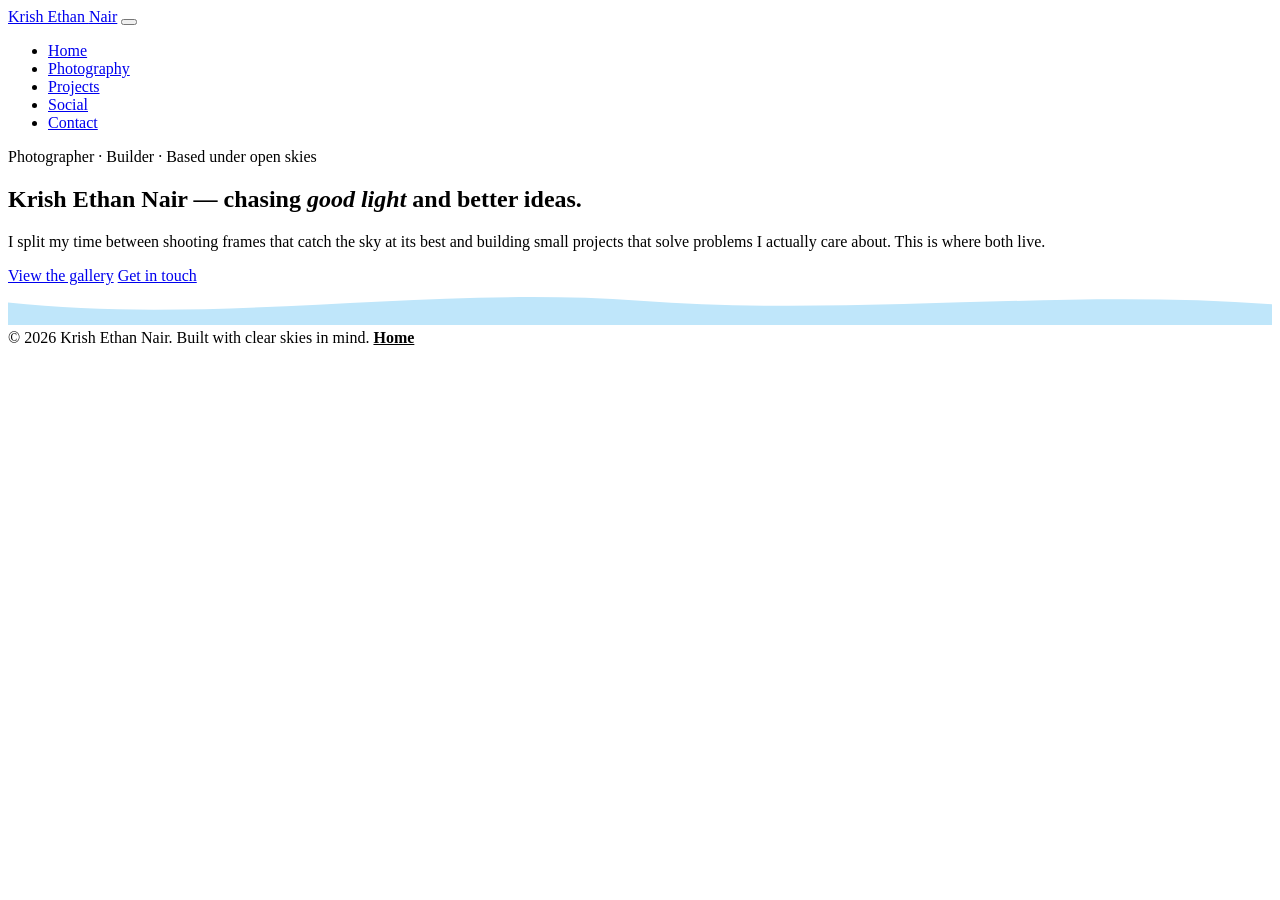
==== index.html @ 5ade0e8f "Create index.html" ====
<!DOCTYPE html>
<html lang="en">
<head>
<meta charset="UTF-8">
<meta name="viewport" content="width=device-width, initial-scale=1.0">
<title>Krish Ethan Nair</title>
<link rel="preconnect" href="https://fonts.googleapis.com">
<link rel="preconnect" href="https://fonts.gstatic.com" crossorigin>
<link href="https://fonts.googleapis.com/css2?family=Fraunces:ital,opsz,wght@0,9..144,300;0,9..144,500;0,9..144,600;1,9..144,500&family=Inter:wght@400;500;600&family=JetBrains+Mono:wght@400;500&display=swap" rel="stylesheet">
<link rel="stylesheet" href="styles.css">
</head>
<body>

<header>
  <a href="index.html" class="logo">Krish Ethan <span>Nair</span></a>
  <button class="nav-toggle" id="navToggle" aria-label="Toggle menu" aria-expanded="false">
    <span></span>
  </button>
  <nav>
    <ul id="navList">
      <li><a href="index.html" aria-current="page">Home</a></li>
      <li><a href="photography.html">Photography</a></li>
      <li><a href="projects.html">Projects</a></li>
      <li><a href="social.html">Social</a></li>
      <li><a href="contact.html">Contact</a></li>
    </ul>
  </nav>
</header>

<section class="hero">
  <div class="sun"></div>
  <div class="cloud c1"></div>
  <div class="cloud c2"></div>
  <div class="cloud c3"></div>
  <div class="hero-inner">
    <p class="eyebrow">Photographer · Builder · Based under open skies</p>
    <h1>Krish Ethan Nair — chasing <em>good light</em> and better ideas.</h1>
    <p class="hero-tagline">I split my time between shooting frames that catch the sky at its best and building small projects that solve problems I actually care about. This is where both live.</p>
    <div class="hero-actions">
      <a href="photography.html" class="btn btn-primary">View the gallery</a>
      <a href="contact.html" class="btn btn-ghost">Get in touch</a>
    </div>
  </div>
</section>

<div class="horizon">
  <svg viewBox="0 0 1440 46" preserveAspectRatio="none">
    <path d="M0,20 C 240,46 480,0 720,18 C 960,36 1200,4 1440,22 L1440,46 L0,46 Z" fill="#bfe6fa"></path>
  </svg>
</div>

<footer>
  <span>© 2026 Krish Ethan Nair. Built with clear skies in mind.</span>
  <span><a href="index.html" style="color:var(--sky-deep); font-weight:600;">Home</a></span>
</footer>

<script>
  const toggle = document.getElementById('navToggle');
  const navList = document.getElementById('navList');
  toggle.addEventListener('click', () => {
    const open = navList.classList.toggle('open');
    toggle.setAttribute('aria-expanded', open);
  });
</script>

</body>
</html>
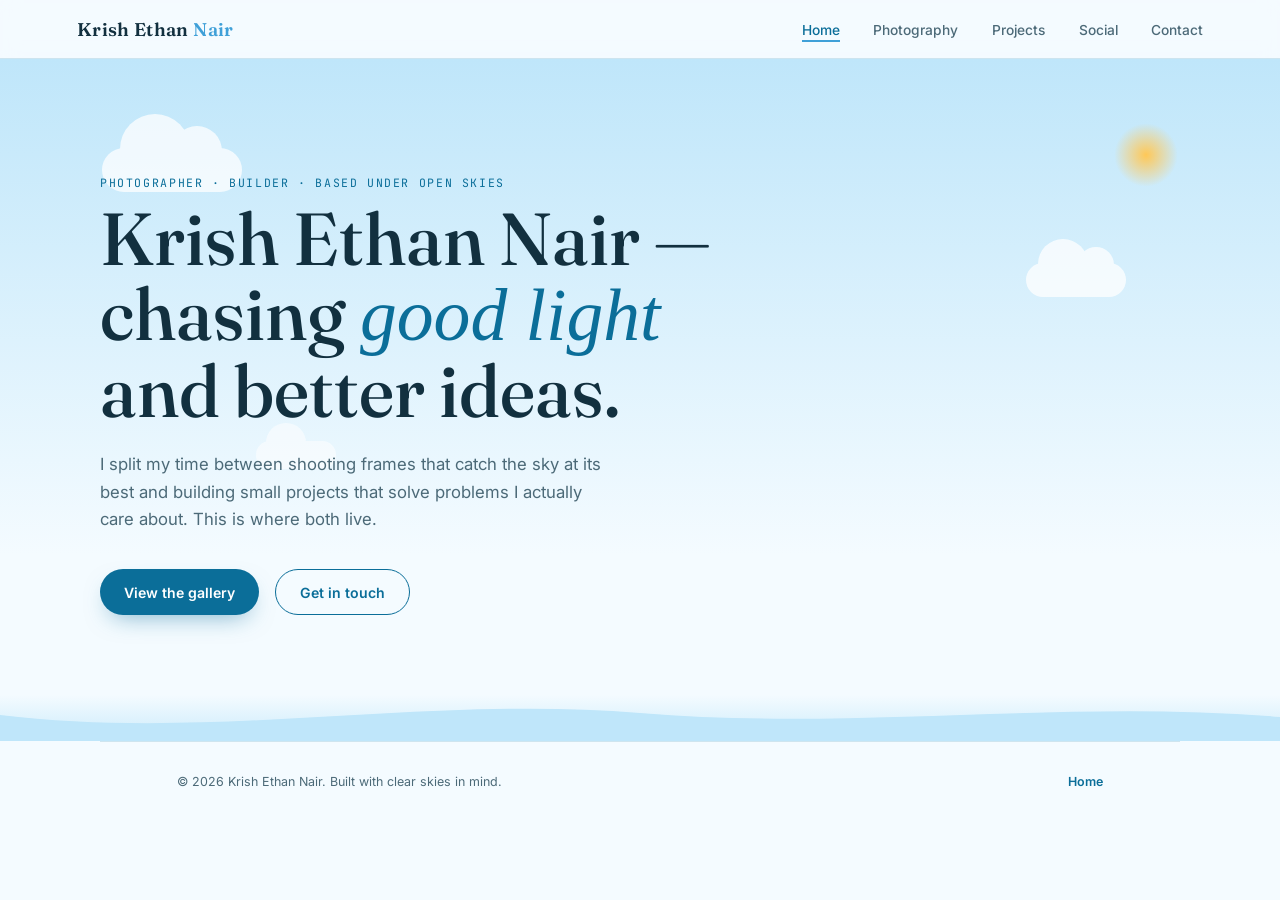
==== commit df7b089f: "Update index.html" ====
--- a/index.html
+++ b/index.html
@@ -19,7 +19,7 @@
   <nav>
     <ul id="navList">
       <li><a href="index.html" aria-current="page">Home</a></li>
-      <li><a href="photography.html">Photography</a></li>
+      <li><a href="photography">Photography</a></li>
       <li><a href="projects.html">Projects</a></li>
       <li><a href="social.html">Social</a></li>
       <li><a href="contact.html">Contact</a></li>
--- a/styles.css
+++ b/styles.css
@@ -0,0 +1,420 @@
+:root{
+  --sky-deep: #0b6e99;
+  --sky-mid: #3fa0d8;
+  --sky-light: #bfe6fa;
+  --cloud: #f4fbff;
+  --ink: #12303f;
+  --ink-soft: #4c6a78;
+  --sun: #ffc857;
+  --line: rgba(11,110,153,0.16);
+  --max: 1080px;
+}
+
+*{ box-sizing:border-box; }
+html{ scroll-behavior:smooth; }
+
+body{
+  margin:0;
+  background: var(--cloud);
+  color: var(--ink);
+  font-family: 'Inter', sans-serif;
+  -webkit-font-smoothing: antialiased;
+}
+
+h1,h2,h3{ font-family:'Fraunces', serif; margin:0; }
+a{ color:inherit; text-decoration:none; }
+
+.eyebrow{
+  font-family:'JetBrains Mono', monospace;
+  font-size:0.72rem;
+  letter-spacing:0.14em;
+  text-transform:uppercase;
+  color: var(--sky-deep);
+}
+
+/* ---------- NAV ---------- */
+header{
+  position:sticky;
+  top:0;
+  z-index:100;
+  display:flex;
+  align-items:center;
+  justify-content:space-between;
+  padding: 1.1rem 6%;
+  background: rgba(244,251,255,0.82);
+  backdrop-filter: blur(10px);
+  border-bottom: 1px solid var(--line);
+}
+
+.logo{
+  font-family:'Fraunces', serif;
+  font-weight:600;
+  font-size:1.15rem;
+  letter-spacing:0.02em;
+}
+.logo span{ color: var(--sky-mid); }
+
+nav ul{
+  list-style:none;
+  display:flex;
+  gap:2.1rem;
+  margin:0;
+  padding:0;
+}
+
+nav a{
+  font-size:0.86rem;
+  font-weight:500;
+  color: var(--ink-soft);
+  position:relative;
+  padding-bottom:4px;
+  transition: color 0.25s ease;
+}
+nav a:hover, nav a:focus-visible{ color: var(--sky-deep); }
+nav a::after{
+  content:"";
+  position:absolute;
+  left:0; bottom:0;
+  width:0%;
+  height:2px;
+  background: var(--sky-mid);
+  transition: width 0.25s ease;
+}
+nav a:hover::after, nav a:focus-visible::after{ width:100%; }
+nav a[aria-current="page"]{ color: var(--sky-deep); }
+nav a[aria-current="page"]::after{ width:100%; }
+
+.nav-toggle{
+  display:none;
+  background:none;
+  border:1px solid var(--line);
+  border-radius:8px;
+  width:40px; height:40px;
+  align-items:center;
+  justify-content:center;
+  cursor:pointer;
+}
+.nav-toggle span, .nav-toggle span::before, .nav-toggle span::after{
+  display:block;
+  width:18px; height:2px;
+  background: var(--ink);
+  position:relative;
+  transition: 0.25s ease;
+}
+.nav-toggle span::before, .nav-toggle span::after{
+  content:"";
+  position:absolute;
+}
+.nav-toggle span::before{ top:-6px; }
+.nav-toggle span::after{ top:6px; }
+
+/* ---------- HERO ---------- */
+.hero{
+  position:relative;
+  overflow:hidden;
+  padding: 6.5rem 6% 5rem;
+  background: linear-gradient(180deg, var(--sky-light) 0%, var(--cloud) 78%);
+}
+
+.cloud{
+  position:absolute;
+  background: #fff;
+  border-radius:100px;
+  opacity:0.75;
+  filter: blur(0.5px);
+}
+.cloud::before, .cloud::after{
+  content:"";
+  position:absolute;
+  background:#fff;
+  border-radius:100px;
+}
+.c1{ width:140px; height:44px; top:14%; left:8%; animation: drift 46s linear infinite; }
+.c1::before{ width:70px; height:70px; top:-34px; left:18px; }
+.c1::after{ width:50px; height:50px; top:-22px; left:70px; }
+.c2{ width:100px; height:34px; top:32%; right:12%; animation: drift 60s linear infinite reverse; }
+.c2::before{ width:50px; height:50px; top:-24px; left:12px; }
+.c2::after{ width:36px; height:36px; top:-16px; left:52px; }
+.c3{ width:80px; height:28px; top:60%; left:20%; opacity:0.55; animation: drift 38s linear infinite; }
+.c3::before{ width:40px; height:40px; top:-18px; left:10px; }
+
+@keyframes drift{
+  from{ transform: translateX(-40px); }
+  to{ transform: translateX(40px); }
+}
+
+.sun{
+  position:absolute;
+  top:10%; right:8%;
+  width:64px; height:64px;
+  background: radial-gradient(circle, var(--sun) 0%, rgba(255,200,87,0) 70%);
+  border-radius:50%;
+}
+
+.hero-inner{
+  position:relative;
+  z-index:2;
+  max-width: var(--max);
+  margin: 0 auto;
+}
+
+.hero h1{
+  font-size: clamp(2.6rem, 7vw, 4.6rem);
+  font-weight:500;
+  line-height:1.02;
+  color: var(--ink);
+  max-width: 14ch;
+}
+.hero h1 em{ font-style:italic; color: var(--sky-deep); }
+
+.hero-tagline{
+  margin-top:1.4rem;
+  font-size:1.05rem;
+  line-height:1.65;
+  color: var(--ink-soft);
+  max-width: 46ch;
+}
+
+.hero-actions{
+  margin-top:2.2rem;
+  display:flex;
+  gap:1rem;
+  flex-wrap:wrap;
+}
+
+.btn{
+  display:inline-flex;
+  align-items:center;
+  gap:0.5rem;
+  padding: 0.85rem 1.5rem;
+  border-radius: 999px;
+  font-size:0.88rem;
+  font-weight:600;
+  transition: transform 0.2s ease, box-shadow 0.2s ease;
+}
+.btn-primary{
+  background: var(--sky-deep);
+  color: #fff;
+  box-shadow: 0 10px 24px -10px rgba(11,110,153,0.55);
+}
+.btn-primary:hover{ transform: translateY(-2px); box-shadow: 0 14px 28px -10px rgba(11,110,153,0.6); }
+.btn-ghost{
+  border:1px solid var(--sky-deep);
+  color: var(--sky-deep);
+}
+.btn-ghost:hover{ background: rgba(11,110,153,0.08); }
+
+/* horizon divider */
+.horizon{
+  height: 46px;
+  background: linear-gradient(180deg, var(--cloud), var(--sky-light) 130%);
+  position:relative;
+}
+.horizon svg{ display:block; width:100%; height:100%; }
+
+/* ---------- SECTION SHELL ---------- */
+section.block{
+  padding: 5.5rem 6%;
+  max-width: var(--max);
+  margin: 0 auto;
+}
+
+.section-head{
+  display:flex;
+  justify-content:space-between;
+  align-items:flex-end;
+  flex-wrap:wrap;
+  gap:1rem;
+  margin-bottom: 2.6rem;
+  border-bottom: 1px solid var(--line);
+  padding-bottom:1.4rem;
+}
+.section-head h2{ font-size: clamp(1.7rem, 4vw, 2.3rem); font-weight:500; }
+.section-head p{ color: var(--ink-soft); font-size:0.92rem; max-width:34ch; margin:0.4rem 0 0; }
+
+/* ---------- PROJECTS ---------- */
+.projects{
+  display:grid;
+  grid-template-columns: repeat(3, 1fr);
+  gap: 1.4rem;
+}
+.project-card{
+  border: 1px solid var(--line);
+  border-radius: 18px;
+  padding: 1.8rem;
+  background: #fff;
+  display:flex;
+  flex-direction:column;
+  gap:0.9rem;
+  transition: transform 0.25s ease, box-shadow 0.25s ease, border-color 0.25s ease;
+}
+.project-card:hover{
+  transform: translateY(-4px);
+  box-shadow: 0 20px 40px -22px rgba(11,110,153,0.35);
+  border-color: var(--sky-mid);
+}
+.project-card h3{ font-size:1.2rem; font-weight:600; }
+.project-card p{ color: var(--ink-soft); font-size:0.9rem; line-height:1.55; flex-grow:1; }
+.tag-row{ display:flex; flex-wrap:wrap; gap:0.4rem; }
+.tag{
+  font-family:'JetBrains Mono', monospace;
+  font-size:0.68rem;
+  padding: 0.28rem 0.6rem;
+  border-radius: 999px;
+  background: var(--sky-light);
+  color: var(--sky-deep);
+}
+.project-link{
+  font-size:0.84rem;
+  font-weight:600;
+  color: var(--sky-deep);
+  display:inline-flex;
+  align-items:center;
+  gap:0.35rem;
+}
+.project-link svg{ transition: transform 0.2s ease; }
+.project-link:hover svg{ transform: translate(2px,-2px); }
+
+/* ---------- SOCIAL ---------- */
+.social-wrap{
+  background: linear-gradient(180deg, var(--sky-deep), #08536f);
+  color: #fff;
+}
+.social-wrap .section-head{ border-bottom-color: rgba(255,255,255,0.18); }
+.social-wrap .section-head p{ color: rgba(255,255,255,0.72); }
+
+.social-grid{
+  display:grid;
+  grid-template-columns: repeat(4, 1fr);
+  gap:1rem;
+}
+.social-card{
+  display:flex;
+  align-items:center;
+  gap:0.9rem;
+  padding: 1.1rem 1.2rem;
+  border-radius:14px;
+  background: rgba(255,255,255,0.06);
+  border: 1px solid rgba(255,255,255,0.14);
+  transition: 0.25s ease;
+}
+.social-card:hover{ background: rgba(255,255,255,0.14); transform: translateY(-3px); }
+.social-icon{
+  width:38px; height:38px;
+  border-radius:50%;
+  background: rgba(255,255,255,0.12);
+  display:flex; align-items:center; justify-content:center;
+  flex-shrink:0;
+}
+.social-card .handle{ font-weight:600; font-size:0.92rem; }
+.social-card .platform{ font-size:0.74rem; color: rgba(255,255,255,0.6); }
+
+/* ---------- PLACEHOLDER / COMING SOON ---------- */
+.placeholder{
+  max-width: var(--max);
+  margin: 0 auto;
+  padding: 7rem 6% 8rem;
+  text-align:center;
+}
+.placeholder .eyebrow{ display:block; margin-bottom:1rem; }
+.placeholder h1{
+  font-size: clamp(2.2rem, 6vw, 3.2rem);
+  font-weight:500;
+  max-width: 18ch;
+  margin: 0 auto;
+}
+.placeholder p{
+  color: var(--ink-soft);
+  max-width: 42ch;
+  margin: 1.2rem auto 2rem;
+  line-height:1.6;
+}
+.placeholder-frame{
+  width:100%;
+  max-width: 560px;
+  margin: 0 auto;
+  aspect-ratio: 16/9;
+  border-radius: 20px;
+  border: 1px dashed var(--sky-mid);
+  background: var(--sky-light);
+  display:flex;
+  align-items:center;
+  justify-content:center;
+  color: var(--sky-deep);
+  font-family:'JetBrains Mono', monospace;
+  font-size:0.8rem;
+  letter-spacing:0.06em;
+}
+
+/* ---------- CONTACT ---------- */
+.contact{
+  text-align:center;
+  padding: 5.5rem 6% 4rem;
+  max-width: var(--max);
+  margin: 0 auto;
+}
+.contact h2{ font-size: clamp(1.9rem, 5vw, 2.8rem); font-weight:500; }
+.contact p{ color: var(--ink-soft); margin: 1rem auto 2rem; max-width: 42ch; }
+
+.contact-page .section-head{ text-align:left; }
+.contact-details{
+  display:grid;
+  grid-template-columns: repeat(3, 1fr);
+  gap: 1.4rem;
+  max-width: var(--max);
+  margin: 0 auto;
+  padding: 0 6% 6rem;
+}
+.contact-item{
+  border: 1px solid var(--line);
+  border-radius: 18px;
+  padding: 1.8rem;
+  background: #fff;
+}
+.contact-item .eyebrow{ display:block; margin-bottom:0.6rem; }
+.contact-item a, .contact-item span{ font-weight:600; font-size:1rem; }
+
+footer{
+  padding: 2rem 6% 2.4rem;
+  display:flex;
+  justify-content:space-between;
+  align-items:center;
+  flex-wrap:wrap;
+  gap:1rem;
+  border-top:1px solid var(--line);
+  font-size:0.78rem;
+  color: var(--ink-soft);
+  max-width: var(--max);
+  margin: 0 auto;
+}
+
+/* ---------- RESPONSIVE ---------- */
+@media (max-width: 860px){
+  .projects{ grid-template-columns: 1fr; }
+  .social-grid{ grid-template-columns: repeat(2, 1fr); }
+  .contact-details{ grid-template-columns: 1fr; }
+}
+
+@media (max-width: 640px){
+  nav ul{
+    position:fixed;
+    top:66px; left:0; right:0;
+    flex-direction:column;
+    background: var(--cloud);
+    padding: 1.2rem 6%;
+    gap:1rem;
+    border-bottom: 1px solid var(--line);
+    transform: translateY(-8px);
+    opacity:0;
+    pointer-events:none;
+    transition: 0.25s ease;
+  }
+  nav ul.open{ transform:translateY(0); opacity:1; pointer-events:auto; }
+  .nav-toggle{ display:flex; }
+}
+
+@media (prefers-reduced-motion: reduce){
+  *{ animation-duration: 0.001ms !important; animation-iteration-count: 1 !important; transition-duration: 0.001ms !important; }
+}
+
+:focus-visible{ outline: 2px solid var(--sky-deep); outline-offset:3px; }
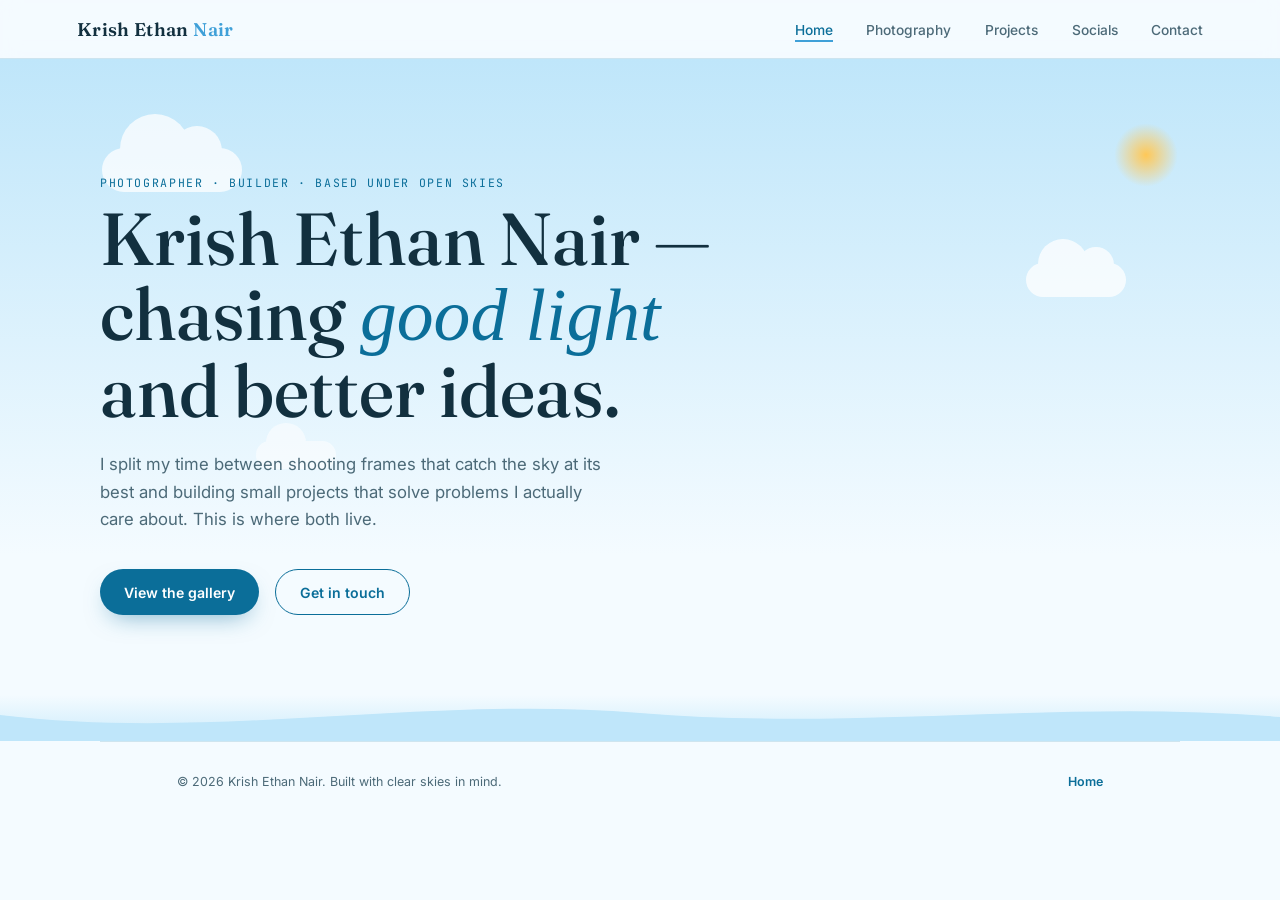
==== commit 03c035b9: "Update index.html" ====
--- a/index.html
+++ b/index.html
@@ -19,10 +19,10 @@
   <nav>
     <ul id="navList">
       <li><a href="index.html" aria-current="page">Home</a></li>
-      <li><a href="photography">Photography</a></li>
-      <li><a href="projects.html">Projects</a></li>
-      <li><a href="social.html">Social</a></li>
-      <li><a href="contact.html">Contact</a></li>
+      <li><a href="photography/">Photography</a></li>
+      <li><a href="projects/">Projects</a></li>
+      <li><a href="socials/">Socials</a></li>
+      <li><a href="contact/">Contact</a></li>
     </ul>
   </nav>
 </header>
@@ -37,8 +37,8 @@
     <h1>Krish Ethan Nair — chasing <em>good light</em> and better ideas.</h1>
     <p class="hero-tagline">I split my time between shooting frames that catch the sky at its best and building small projects that solve problems I actually care about. This is where both live.</p>
     <div class="hero-actions">
-      <a href="photography.html" class="btn btn-primary">View the gallery</a>
-      <a href="contact.html" class="btn btn-ghost">Get in touch</a>
+      <a href="photography/" class="btn btn-primary">View the gallery</a>
+      <a href="contact/" class="btn btn-ghost">Get in touch</a>
     </div>
   </div>
 </section>
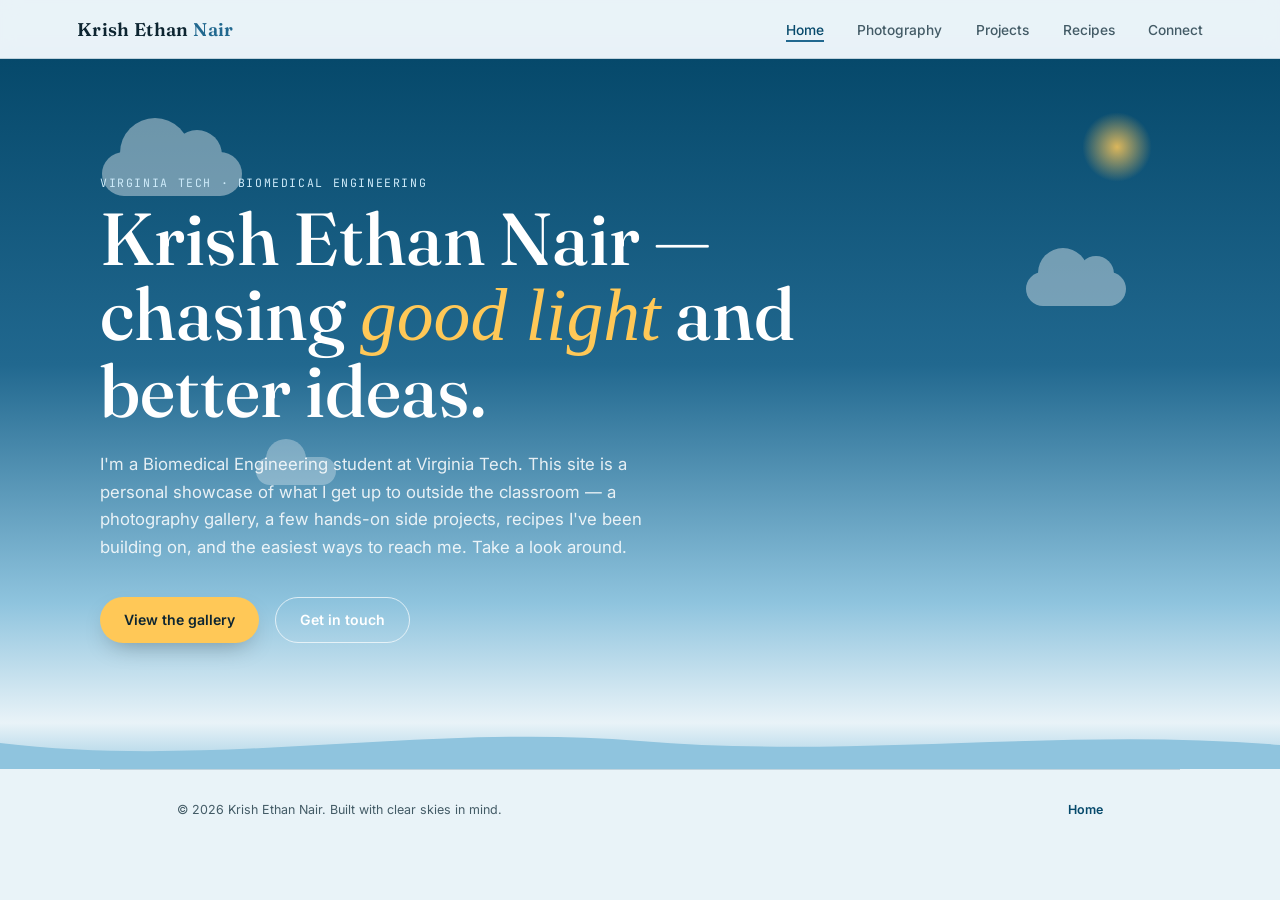
==== commit 21056967: "Update index.html" ====
--- a/index.html
+++ b/index.html
@@ -12,17 +12,17 @@
 <body>
 
 <header>
-  <a href="index.html" class="logo">Krish Ethan <span>Nair</span></a>
+  <a href="./" class="logo">Krish Ethan <span>Nair</span></a>
   <button class="nav-toggle" id="navToggle" aria-label="Toggle menu" aria-expanded="false">
     <span></span>
   </button>
   <nav>
     <ul id="navList">
-      <li><a href="index.html" aria-current="page">Home</a></li>
+      <li><a href="./" aria-current="page">Home</a></li>
       <li><a href="photography/">Photography</a></li>
       <li><a href="projects/">Projects</a></li>
-      <li><a href="socials/">Socials</a></li>
-      <li><a href="contact/">Contact</a></li>
+      <li><a href="recipes/">Recipes</a></li>
+      <li><a href="connect/">Connect</a></li>
     </ul>
   </nav>
 </header>
@@ -32,26 +32,30 @@
   <div class="cloud c1"></div>
   <div class="cloud c2"></div>
   <div class="cloud c3"></div>
+  <div class="bird b1"><svg viewBox="0 0 34 14"><path d="M0,7 Q8,-2 17,7 Q26,-2 34,7"/></svg></div>
+  <div class="bird b2"><svg viewBox="0 0 34 14"><path d="M0,7 Q8,-2 17,7 Q26,-2 34,7"/></svg></div>
+  <div class="bird b3"><svg viewBox="0 0 34 14"><path d="M0,7 Q8,-2 17,7 Q26,-2 34,7"/></svg></div>
+
   <div class="hero-inner">
-    <p class="eyebrow">Photographer · Builder · Based under open skies</p>
+    <p class="eyebrow">Virginia Tech · Biomedical Engineering</p>
     <h1>Krish Ethan Nair — chasing <em>good light</em> and better ideas.</h1>
-    <p class="hero-tagline">I split my time between shooting frames that catch the sky at its best and building small projects that solve problems I actually care about. This is where both live.</p>
+    <p class="hero-tagline">I'm a Biomedical Engineering student at Virginia Tech. This site is a personal showcase of what I get up to outside the classroom — a photography gallery, a few hands-on side projects, recipes I've been building on, and the easiest ways to reach me. Take a look around.</p>
     <div class="hero-actions">
       <a href="photography/" class="btn btn-primary">View the gallery</a>
-      <a href="contact/" class="btn btn-ghost">Get in touch</a>
+      <a href="connect/" class="btn btn-ghost">Get in touch</a>
     </div>
   </div>
 </section>
 
 <div class="horizon">
   <svg viewBox="0 0 1440 46" preserveAspectRatio="none">
-    <path d="M0,20 C 240,46 480,0 720,18 C 960,36 1200,4 1440,22 L1440,46 L0,46 Z" fill="#bfe6fa"></path>
+    <path d="M0,20 C 240,46 480,0 720,18 C 960,36 1200,4 1440,22 L1440,46 L0,46 Z" fill="#8fc4de"></path>
   </svg>
 </div>
 
 <footer>
   <span>© 2026 Krish Ethan Nair. Built with clear skies in mind.</span>
-  <span><a href="index.html" style="color:var(--sky-deep); font-weight:600;">Home</a></span>
+  <span><a href="./" style="color:var(--sky-deep); font-weight:600;">Home</a></span>
 </footer>
 
 <script>
--- a/styles.css
+++ b/styles.css
@@ -1,12 +1,12 @@
 :root{
-  --sky-deep: #0b6e99;
-  --sky-mid: #3fa0d8;
-  --sky-light: #bfe6fa;
-  --cloud: #f4fbff;
-  --ink: #12303f;
-  --ink-soft: #4c6a78;
+  --sky-deep: #06496b;
+  --sky-mid: #21688f;
+  --sky-light: #8fc4de;
+  --cloud: #e9f3f8;
+  --ink: #0d2531;
+  --ink-soft: #435b66;
   --sun: #ffc857;
-  --line: rgba(11,110,153,0.16);
+  --line: rgba(6,73,107,0.18);
   --max: 1080px;
 }
 
@@ -41,7 +41,7 @@
   align-items:center;
   justify-content:space-between;
   padding: 1.1rem 6%;
-  background: rgba(244,251,255,0.82);
+  background: rgba(233,243,248,0.85);
   backdrop-filter: blur(10px);
   border-bottom: 1px solid var(--line);
 }
@@ -113,14 +113,20 @@
   position:relative;
   overflow:hidden;
   padding: 6.5rem 6% 5rem;
-  background: linear-gradient(180deg, var(--sky-light) 0%, var(--cloud) 78%);
-}
+  background: linear-gradient(180deg, var(--sky-deep) 0%, var(--sky-mid) 46%, var(--sky-light) 82%, var(--cloud) 100%);
+}
+
+.hero .eyebrow, .hero h1, .hero-tagline{ position:relative; z-index:2; }
+.hero .eyebrow{ color: #cdeaf9; }
+.hero h1{ color: #fff; }
+.hero h1 em{ font-style:italic; color: var(--sun); }
+.hero-tagline{ color: rgba(255,255,255,0.86); }
 
 .cloud{
   position:absolute;
   background: #fff;
   border-radius:100px;
-  opacity:0.75;
+  opacity:0.4;
   filter: blur(0.5px);
 }
 .cloud::before, .cloud::after{
@@ -135,7 +141,7 @@
 .c2{ width:100px; height:34px; top:32%; right:12%; animation: drift 60s linear infinite reverse; }
 .c2::before{ width:50px; height:50px; top:-24px; left:12px; }
 .c2::after{ width:36px; height:36px; top:-16px; left:52px; }
-.c3{ width:80px; height:28px; top:60%; left:20%; opacity:0.55; animation: drift 38s linear infinite; }
+.c3{ width:80px; height:28px; top:60%; left:20%; opacity:0.3; animation: drift 38s linear infinite; }
 .c3::before{ width:40px; height:40px; top:-18px; left:10px; }
 
 @keyframes drift{
@@ -145,10 +151,44 @@
 
 .sun{
   position:absolute;
-  top:10%; right:8%;
-  width:64px; height:64px;
+  top:8%; right:10%;
+  width:70px; height:70px;
   background: radial-gradient(circle, var(--sun) 0%, rgba(255,200,87,0) 70%);
   border-radius:50%;
+  opacity:0.85;
+}
+
+/* Birds: simple double-arc silhouettes that fly across the hero */
+.bird{
+  position:absolute;
+  width:34px;
+  height:14px;
+  opacity:0.85;
+  animation: fly linear infinite;
+}
+.bird svg{ width:100%; height:100%; display:block; }
+.bird path{
+  fill:none;
+  stroke: rgba(255,255,255,0.92);
+  stroke-width:2.4;
+  stroke-linecap:round;
+  animation: flap 0.7s ease-in-out infinite alternate;
+  transform-origin: center;
+}
+.b1{ top:18%; left:-8%; animation-duration: 22s; }
+.b1 path{ animation-duration:0.62s; }
+.b2{ top:28%; left:-8%; width:24px; height:10px; animation-duration: 28s; animation-delay:3s; opacity:0.7; }
+.b2 path{ animation-duration:0.55s; }
+.b3{ top:12%; left:-8%; width:20px; height:9px; animation-duration: 25s; animation-delay:9s; opacity:0.6; }
+.b3 path{ animation-duration:0.5s; }
+
+@keyframes fly{
+  from{ transform: translateX(0) translateY(0); }
+  to{ transform: translateX(126vw) translateY(-18px); }
+}
+@keyframes flap{
+  from{ transform: scaleY(1); }
+  to{ transform: scaleY(0.55); }
 }
 
 .hero-inner{
@@ -162,17 +202,14 @@
   font-size: clamp(2.6rem, 7vw, 4.6rem);
   font-weight:500;
   line-height:1.02;
-  color: var(--ink);
-  max-width: 14ch;
-}
-.hero h1 em{ font-style:italic; color: var(--sky-deep); }
+  max-width: 16ch;
+}
 
 .hero-tagline{
   margin-top:1.4rem;
   font-size:1.05rem;
   line-height:1.65;
-  color: var(--ink-soft);
-  max-width: 46ch;
+  max-width: 50ch;
 }
 
 .hero-actions{
@@ -180,6 +217,8 @@
   display:flex;
   gap:1rem;
   flex-wrap:wrap;
+  position:relative;
+  z-index:2;
 }
 
 .btn{
@@ -191,18 +230,34 @@
   font-size:0.88rem;
   font-weight:600;
   transition: transform 0.2s ease, box-shadow 0.2s ease;
+  cursor:pointer;
+  border:none;
+  font-family:inherit;
 }
 .btn-primary{
+  background: var(--sun);
+  color: var(--ink);
+  box-shadow: 0 10px 24px -10px rgba(0,0,0,0.35);
+}
+.btn-primary:hover{ transform: translateY(-2px); box-shadow: 0 14px 28px -10px rgba(0,0,0,0.4); }
+.btn-ghost{
+  border:1px solid rgba(255,255,255,0.7);
+  color: #fff;
+}
+.btn-ghost:hover{ background: rgba(255,255,255,0.12); }
+
+/* light-background variants of buttons, for use outside the hero */
+.btn-primary-light{
   background: var(--sky-deep);
-  color: #fff;
-  box-shadow: 0 10px 24px -10px rgba(11,110,153,0.55);
-}
-.btn-primary:hover{ transform: translateY(-2px); box-shadow: 0 14px 28px -10px rgba(11,110,153,0.6); }
-.btn-ghost{
+  color:#fff;
+  box-shadow: 0 10px 24px -10px rgba(6,73,107,0.5);
+}
+.btn-primary-light:hover{ transform: translateY(-2px); }
+.btn-ghost-light{
   border:1px solid var(--sky-deep);
   color: var(--sky-deep);
 }
-.btn-ghost:hover{ background: rgba(11,110,153,0.08); }
+.btn-ghost-light:hover{ background: rgba(6,73,107,0.08); }
 
 /* horizon divider */
 .horizon{
@@ -232,7 +287,58 @@
 .section-head h2{ font-size: clamp(1.7rem, 4vw, 2.3rem); font-weight:500; }
 .section-head p{ color: var(--ink-soft); font-size:0.92rem; max-width:34ch; margin:0.4rem 0 0; }
 
-/* ---------- PROJECTS ---------- */
+/* ---------- GALLERY ---------- */
+.gallery{
+  display:grid;
+  grid-template-columns: repeat(6, 1fr);
+  grid-auto-rows: 140px;
+  gap: 0.9rem;
+}
+.gallery figure{
+  margin:0;
+  position:relative;
+  overflow:hidden;
+  border-radius: 14px;
+  background: var(--sky-light);
+}
+.gallery figure img{
+  width:100%; height:100%;
+  object-fit:cover;
+  display:block;
+  transition: transform 0.6s ease;
+}
+.gallery figure:hover img{ transform: scale(1.07); }
+
+.gallery figcaption{
+  position:absolute;
+  left:0; right:0; bottom:0;
+  padding: 0.9rem 1rem 0.7rem;
+  background: linear-gradient(180deg, transparent, rgba(9,45,61,0.78));
+  color:#fff;
+  font-size:0.78rem;
+  opacity:0;
+  transform: translateY(8px);
+  transition: 0.3s ease;
+}
+.gallery figure:hover figcaption{ opacity:1; transform:translateY(0); }
+.gallery figcaption .eyebrow{ color: var(--sun); }
+
+.g1{ grid-column: span 3; grid-row: span 2; }
+.g2{ grid-column: span 3; grid-row: span 1; }
+.g3{ grid-column: span 3; grid-row: span 1; }
+.g4{ grid-column: span 2; grid-row: span 1; }
+.g5{ grid-column: span 2; grid-row: span 1; }
+.g6{ grid-column: span 2; grid-row: span 1; }
+.g7{ grid-column: span 4; grid-row: span 1; }
+.g8{ grid-column: span 2; grid-row: span 1; }
+
+@media (max-width: 860px){
+  .gallery{ grid-template-columns: repeat(2, 1fr); grid-auto-rows:150px; }
+  .g1,.g2,.g3,.g4,.g5,.g6,.g7,.g8{ grid-column: span 1; grid-row: span 1; }
+  .g1{ grid-column: span 2; grid-row: span 2; }
+}
+
+/* ---------- FUN PROJECTS (Triops etc.) ---------- */
 .projects{
   display:grid;
   grid-template-columns: repeat(3, 1fr);
@@ -250,9 +356,17 @@
 }
 .project-card:hover{
   transform: translateY(-4px);
-  box-shadow: 0 20px 40px -22px rgba(11,110,153,0.35);
+  box-shadow: 0 20px 40px -22px rgba(6,73,107,0.35);
   border-color: var(--sky-mid);
 }
+.project-card .thumb{
+  width:100%;
+  aspect-ratio: 4/3;
+  border-radius:12px;
+  background: var(--sky-light);
+  overflow:hidden;
+}
+.project-card .thumb img{ width:100%; height:100%; object-fit:cover; display:block; }
 .project-card h3{ font-size:1.2rem; font-weight:600; }
 .project-card p{ color: var(--ink-soft); font-size:0.9rem; line-height:1.55; flex-grow:1; }
 .tag-row{ display:flex; flex-wrap:wrap; gap:0.4rem; }
@@ -275,39 +389,138 @@
 .project-link svg{ transition: transform 0.2s ease; }
 .project-link:hover svg{ transform: translate(2px,-2px); }
 
-/* ---------- SOCIAL ---------- */
-.social-wrap{
-  background: linear-gradient(180deg, var(--sky-deep), #08536f);
+/* ---------- DETAIL PAGE (project / recipe subpages) ---------- */
+.detail-hero{
+  max-width: var(--max);
+  margin: 0 auto;
+  padding: 3.5rem 6% 0;
+}
+.back-link{
+  display:inline-flex;
+  align-items:center;
+  gap:0.4rem;
+  font-size:0.84rem;
+  font-weight:600;
+  color: var(--sky-deep);
+  margin-bottom:1.6rem;
+}
+.detail-photo{
+  width:100%;
+  aspect-ratio: 16/9;
+  border-radius:20px;
+  background: var(--sky-light);
+  overflow:hidden;
+  margin: 1.6rem 0 2.4rem;
+}
+.detail-photo img{ width:100%; height:100%; object-fit:cover; display:block; }
+.detail-meta{
+  display:flex;
+  gap:1.6rem;
+  flex-wrap:wrap;
+  margin: 1rem 0 2rem;
+  font-size:0.86rem;
+  color: var(--ink-soft);
+}
+.detail-meta span strong{ color: var(--ink); }
+.detail-body{
+  max-width: var(--max);
+  margin: 0 auto;
+  padding: 0 6% 6rem;
+  line-height:1.75;
+  color: var(--ink-soft);
+}
+.detail-body h2{ color: var(--ink); font-size:1.3rem; margin: 2rem 0 0.8rem; }
+.detail-body ul, .detail-body ol{ padding-left:1.3rem; }
+.detail-body li{ margin-bottom:0.5rem; }
+
+/* ---------- RECIPES ---------- */
+.recipe-grid{
+  display:grid;
+  grid-template-columns: repeat(3, 1fr);
+  gap: 1.4rem;
+}
+.recipe-card{
+  border: 1px solid var(--line);
+  border-radius: 18px;
+  overflow:hidden;
+  background: #fff;
+  display:flex;
+  flex-direction:column;
+  transition: transform 0.25s ease, box-shadow 0.25s ease, border-color 0.25s ease;
+}
+.recipe-card:hover{
+  transform: translateY(-4px);
+  box-shadow: 0 20px 40px -22px rgba(6,73,107,0.35);
+  border-color: var(--sky-mid);
+}
+.recipe-photo{
+  width:100%;
+  aspect-ratio: 4/3;
+  background: var(--sky-light);
+  overflow:hidden;
+}
+.recipe-photo img{ width:100%; height:100%; object-fit:cover; display:block; }
+.recipe-info{
+  padding: 1.3rem 1.4rem 1.5rem;
+  display:flex;
+  flex-direction:column;
+  gap:0.5rem;
+}
+.recipe-info h3{ font-size:1.1rem; font-weight:600; }
+.recipe-time{
+  display:inline-flex;
+  align-items:center;
+  gap:0.35rem;
+  font-family:'JetBrains Mono', monospace;
+  font-size:0.74rem;
+  color: var(--sky-deep);
+}
+
+/* ---------- CONNECT ---------- */
+.connect-wrap{
+  background: linear-gradient(180deg, var(--sky-deep), #052f45);
   color: #fff;
 }
-.social-wrap .section-head{ border-bottom-color: rgba(255,255,255,0.18); }
-.social-wrap .section-head p{ color: rgba(255,255,255,0.72); }
-
-.social-grid{
+.connect-wrap .section-head{ border-bottom-color: rgba(255,255,255,0.18); }
+.connect-wrap .section-head p{ color: rgba(255,255,255,0.72); }
+
+.connect-grid{
   display:grid;
-  grid-template-columns: repeat(4, 1fr);
+  grid-template-columns: repeat(2, 1fr);
   gap:1rem;
 }
-.social-card{
+.connect-card{
   display:flex;
   align-items:center;
   gap:0.9rem;
-  padding: 1.1rem 1.2rem;
+  padding: 1.2rem 1.3rem;
   border-radius:14px;
   background: rgba(255,255,255,0.06);
   border: 1px solid rgba(255,255,255,0.14);
   transition: 0.25s ease;
-}
-.social-card:hover{ background: rgba(255,255,255,0.14); transform: translateY(-3px); }
-.social-icon{
-  width:38px; height:38px;
+  width:100%;
+  text-align:left;
+  cursor:pointer;
+  font-family:inherit;
+  color:#fff;
+}
+.connect-card:hover{ background: rgba(255,255,255,0.14); transform: translateY(-3px); }
+.connect-icon{
+  width:40px; height:40px;
   border-radius:50%;
   background: rgba(255,255,255,0.12);
   display:flex; align-items:center; justify-content:center;
   flex-shrink:0;
 }
-.social-card .handle{ font-weight:600; font-size:0.92rem; }
-.social-card .platform{ font-size:0.74rem; color: rgba(255,255,255,0.6); }
+.connect-card .handle{ font-weight:600; font-size:0.95rem; }
+.connect-card .platform{ font-size:0.75rem; color: rgba(255,255,255,0.62); }
+.connect-card .copy-note{
+  margin-left:auto;
+  font-size:0.7rem;
+  font-family:'JetBrains Mono', monospace;
+  color: rgba(255,255,255,0.55);
+  white-space:nowrap;
+}
 
 /* ---------- PLACEHOLDER / COMING SOON ---------- */
 .placeholder{
@@ -345,34 +558,6 @@
   font-size:0.8rem;
   letter-spacing:0.06em;
 }
-
-/* ---------- CONTACT ---------- */
-.contact{
-  text-align:center;
-  padding: 5.5rem 6% 4rem;
-  max-width: var(--max);
-  margin: 0 auto;
-}
-.contact h2{ font-size: clamp(1.9rem, 5vw, 2.8rem); font-weight:500; }
-.contact p{ color: var(--ink-soft); margin: 1rem auto 2rem; max-width: 42ch; }
-
-.contact-page .section-head{ text-align:left; }
-.contact-details{
-  display:grid;
-  grid-template-columns: repeat(3, 1fr);
-  gap: 1.4rem;
-  max-width: var(--max);
-  margin: 0 auto;
-  padding: 0 6% 6rem;
-}
-.contact-item{
-  border: 1px solid var(--line);
-  border-radius: 18px;
-  padding: 1.8rem;
-  background: #fff;
-}
-.contact-item .eyebrow{ display:block; margin-bottom:0.6rem; }
-.contact-item a, .contact-item span{ font-weight:600; font-size:1rem; }
 
 footer{
   padding: 2rem 6% 2.4rem;
@@ -391,8 +576,8 @@
 /* ---------- RESPONSIVE ---------- */
 @media (max-width: 860px){
   .projects{ grid-template-columns: 1fr; }
-  .social-grid{ grid-template-columns: repeat(2, 1fr); }
-  .contact-details{ grid-template-columns: 1fr; }
+  .recipe-grid{ grid-template-columns: repeat(2, 1fr); }
+  .connect-grid{ grid-template-columns: 1fr; }
 }
 
 @media (max-width: 640px){
@@ -411,6 +596,7 @@
   }
   nav ul.open{ transform:translateY(0); opacity:1; pointer-events:auto; }
   .nav-toggle{ display:flex; }
+  .recipe-grid{ grid-template-columns: 1fr; }
 }
 
 @media (prefers-reduced-motion: reduce){
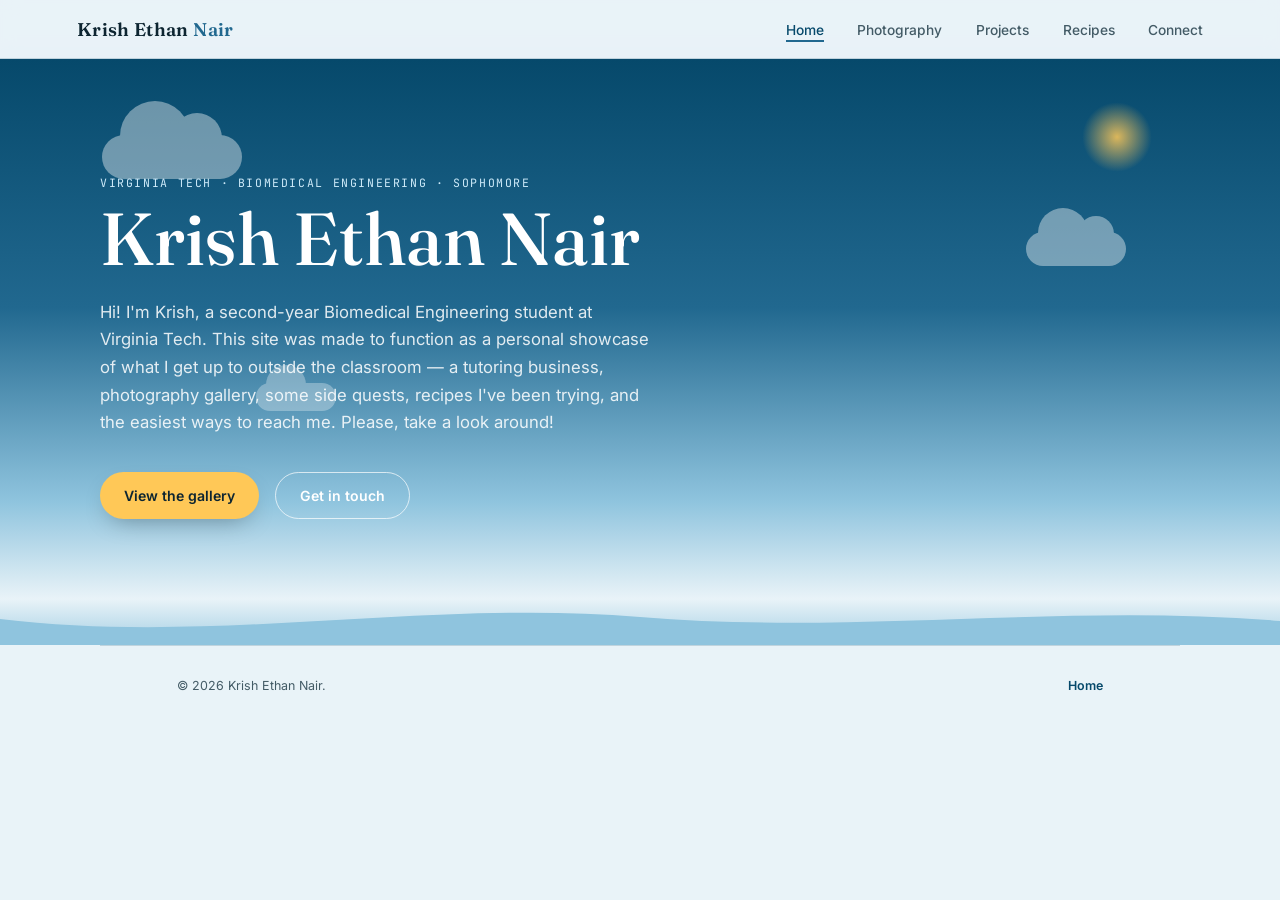
==== commit f626ade5: "Update index.html" ====
--- a/index.html
+++ b/index.html
@@ -37,9 +37,9 @@
   <div class="bird b3"><svg viewBox="0 0 34 14"><path d="M0,7 Q8,-2 17,7 Q26,-2 34,7"/></svg></div>
 
   <div class="hero-inner">
-    <p class="eyebrow">Virginia Tech · Biomedical Engineering</p>
-    <h1>Krish Ethan Nair — chasing <em>good light</em> and better ideas.</h1>
-    <p class="hero-tagline">I'm a Biomedical Engineering student at Virginia Tech. This site is a personal showcase of what I get up to outside the classroom — a photography gallery, a few hands-on side projects, recipes I've been building on, and the easiest ways to reach me. Take a look around.</p>
+    <p class="eyebrow">Virginia Tech · Biomedical Engineering · Sophomore</p>
+    <h1>Krish Ethan Nair</h1>
+    <p class="hero-tagline">Hi! I'm Krish, a second-year Biomedical Engineering student at Virginia Tech. This site was made to function as a personal showcase of what I get up to outside the classroom — a tutoring business, photography gallery, some side quests, recipes I've been trying, and the easiest ways to reach me. Please, take a look around!</p>
     <div class="hero-actions">
       <a href="photography/" class="btn btn-primary">View the gallery</a>
       <a href="connect/" class="btn btn-ghost">Get in touch</a>
@@ -54,7 +54,7 @@
 </div>
 
 <footer>
-  <span>© 2026 Krish Ethan Nair. Built with clear skies in mind.</span>
+  <span>© 2026 Krish Ethan Nair.</span>
   <span><a href="./" style="color:var(--sky-deep); font-weight:600;">Home</a></span>
 </footer>
 
--- a/styles.css
+++ b/styles.css
@@ -287,27 +287,50 @@
 .section-head h2{ font-size: clamp(1.7rem, 4vw, 2.3rem); font-weight:500; }
 .section-head p{ color: var(--ink-soft); font-size:0.92rem; max-width:34ch; margin:0.4rem 0 0; }
 
-/* ---------- GALLERY ---------- */
+/* ---------- GALLERY (masonry) ---------- */
+/*
+  This is a masonry-style layout: each photo keeps its own real aspect
+  ratio (no forced cropping into a fixed tile shape), and the browser
+  flows tiles into whichever column has room next — so a mix of vertical
+  and horizontal photos interlocks seamlessly in any order you list them.
+
+  Only ONE special class exists:
+    class="feature"  → makes a photo span the full width as a highlight
+                        banner (cropped to a wide fixed ratio). Use this
+                        sparingly — once, maybe twice, per gallery.
+  Everything else needs no class at all — just drop the <figure> in.
+*/
 .gallery{
-  display:grid;
-  grid-template-columns: repeat(6, 1fr);
-  grid-auto-rows: 140px;
-  gap: 0.9rem;
+  columns: 4 230px;
+  column-gap: 0.9rem;
 }
 .gallery figure{
-  margin:0;
+  margin: 0 0 0.9rem;
+  break-inside: avoid;
   position:relative;
   overflow:hidden;
   border-radius: 14px;
   background: var(--sky-light);
+  display:inline-block;
+  width:100%;
 }
 .gallery figure img{
-  width:100%; height:100%;
-  object-fit:cover;
+  width:100%;
+  height:auto;
   display:block;
   transition: transform 0.6s ease;
 }
-.gallery figure:hover img{ transform: scale(1.07); }
+.gallery figure:hover img{ transform: scale(1.05); }
+
+.gallery figure.feature{
+  display:block;
+  column-span: all;
+}
+.gallery figure.feature img{
+  width:100%;
+  aspect-ratio: 21 / 9;
+  object-fit:cover;
+}
 
 .gallery figcaption{
   position:absolute;
@@ -323,19 +346,11 @@
 .gallery figure:hover figcaption{ opacity:1; transform:translateY(0); }
 .gallery figcaption .eyebrow{ color: var(--sun); }
 
-.g1{ grid-column: span 3; grid-row: span 2; }
-.g2{ grid-column: span 3; grid-row: span 1; }
-.g3{ grid-column: span 3; grid-row: span 1; }
-.g4{ grid-column: span 2; grid-row: span 1; }
-.g5{ grid-column: span 2; grid-row: span 1; }
-.g6{ grid-column: span 2; grid-row: span 1; }
-.g7{ grid-column: span 4; grid-row: span 1; }
-.g8{ grid-column: span 2; grid-row: span 1; }
-
 @media (max-width: 860px){
-  .gallery{ grid-template-columns: repeat(2, 1fr); grid-auto-rows:150px; }
-  .g1,.g2,.g3,.g4,.g5,.g6,.g7,.g8{ grid-column: span 1; grid-row: span 1; }
-  .g1{ grid-column: span 2; grid-row: span 2; }
+  .gallery{ columns: 2 200px; }
+}
+@media (max-width: 480px){
+  .gallery{ columns: 1; }
 }
 
 /* ---------- FUN PROJECTS (Triops etc.) ---------- */
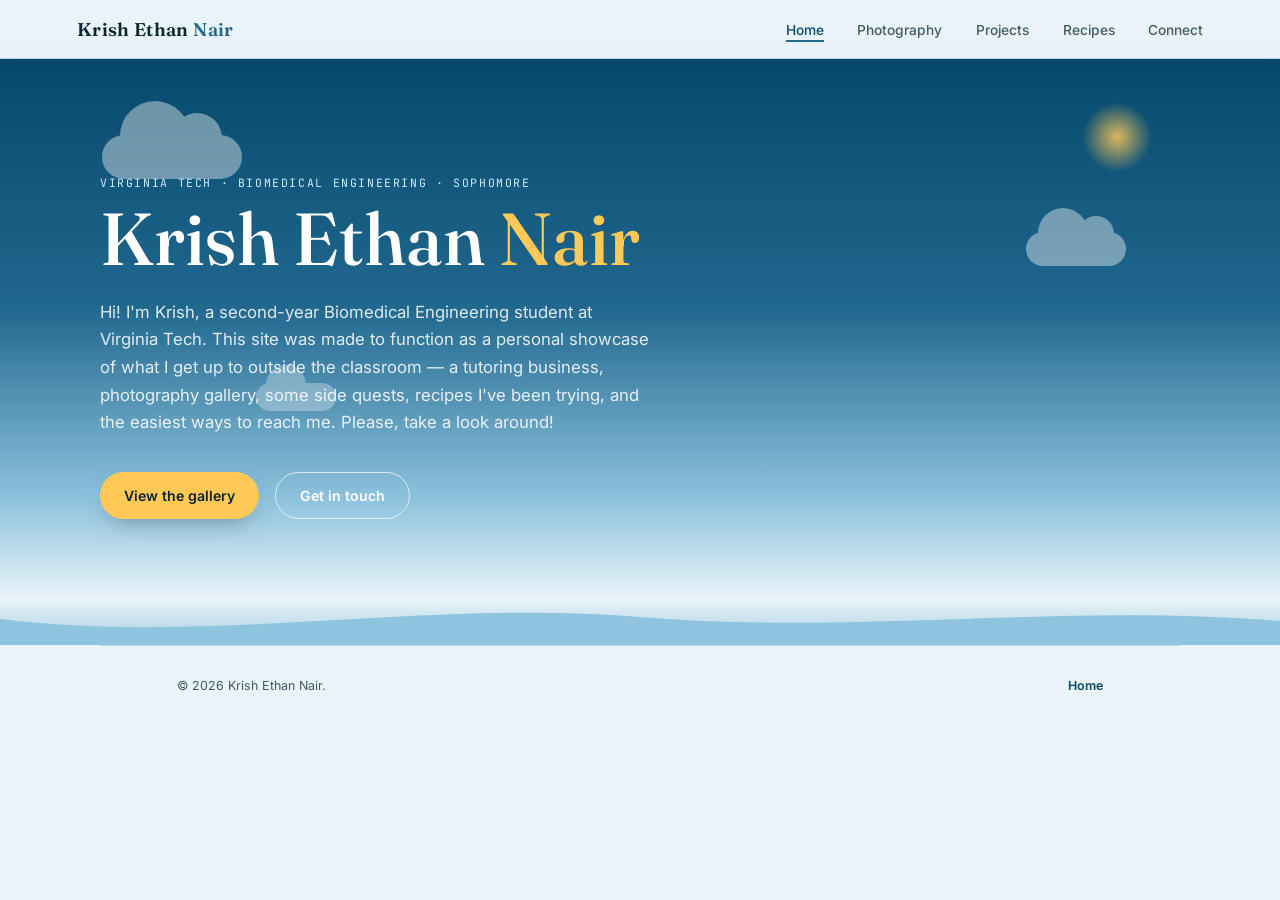
==== commit ce28add2: "Update index.html" ====
--- a/index.html
+++ b/index.html
@@ -38,7 +38,7 @@
 
   <div class="hero-inner">
     <p class="eyebrow">Virginia Tech · Biomedical Engineering · Sophomore</p>
-    <h1>Krish Ethan Nair</h1>
+    <h1>Krish Ethan <span style="color:var(--sun);">Nair</span></h1>
     <p class="hero-tagline">Hi! I'm Krish, a second-year Biomedical Engineering student at Virginia Tech. This site was made to function as a personal showcase of what I get up to outside the classroom — a tutoring business, photography gallery, some side quests, recipes I've been trying, and the easiest ways to reach me. Please, take a look around!</p>
     <div class="hero-actions">
       <a href="photography/" class="btn btn-primary">View the gallery</a>
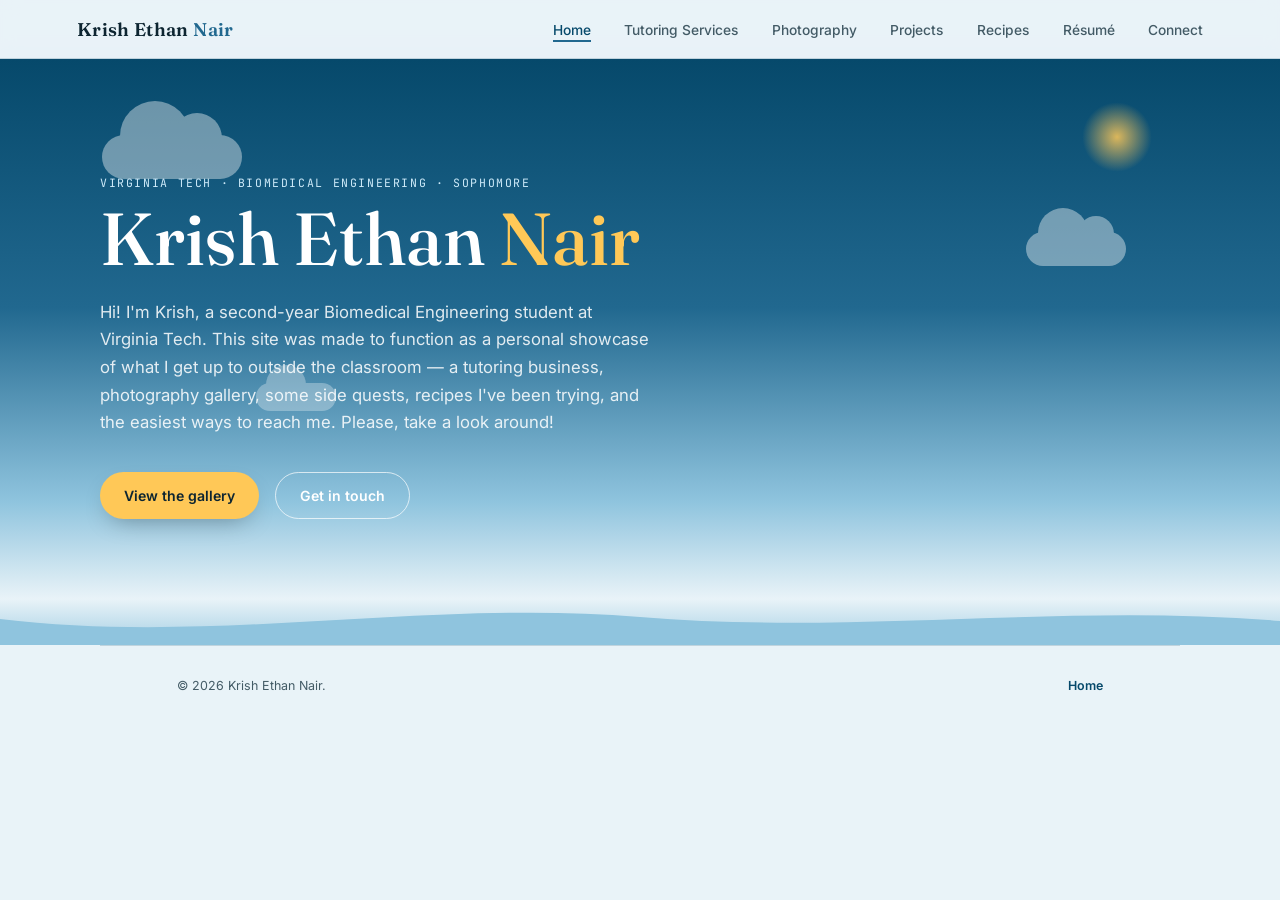
==== commit 5c7a2060: "Update index.html" ====
--- a/index.html
+++ b/index.html
@@ -19,9 +19,11 @@
   <nav>
     <ul id="navList">
       <li><a href="./" aria-current="page">Home</a></li>
+      <li><a href="tutoring/">Tutoring Services</a></li>
       <li><a href="photography/">Photography</a></li>
       <li><a href="projects/">Projects</a></li>
       <li><a href="recipes/">Recipes</a></li>
+      <li><a href="resume/">Résumé</a></li>
       <li><a href="connect/">Connect</a></li>
     </ul>
   </nav>
